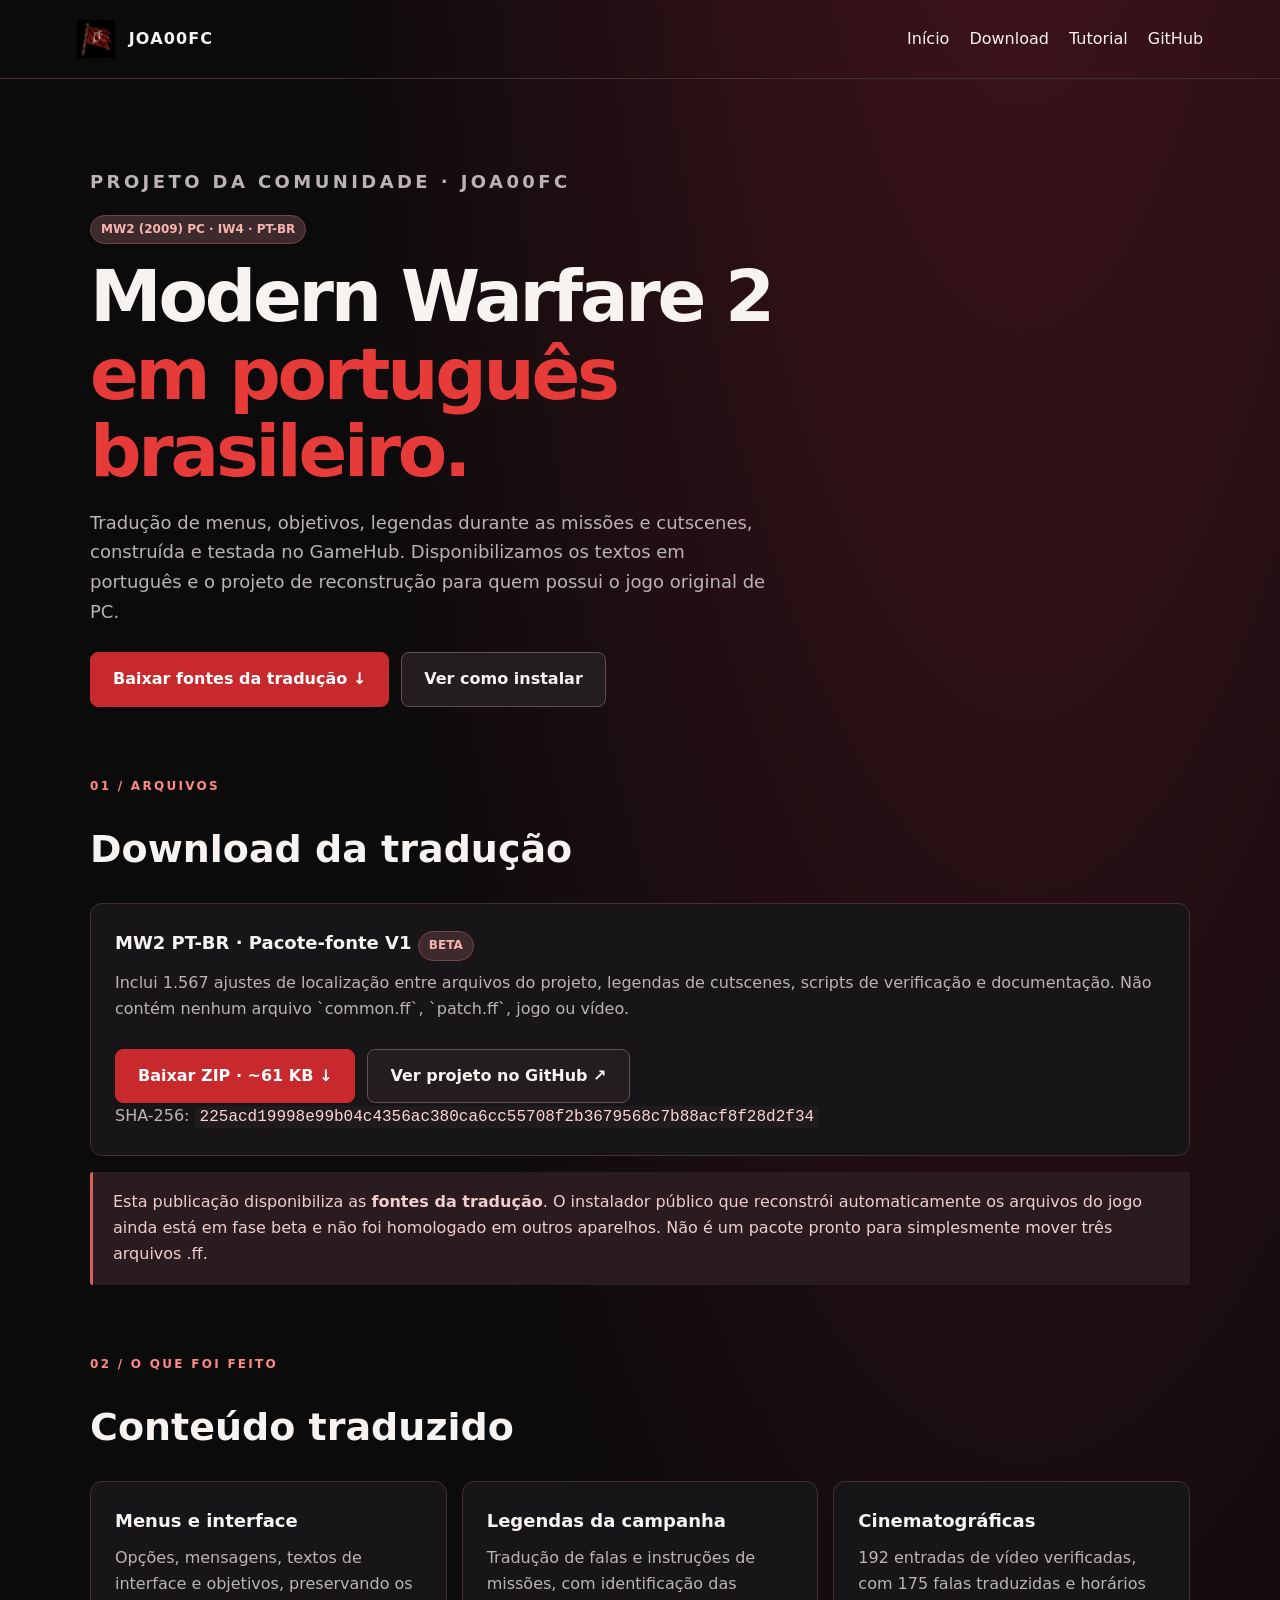
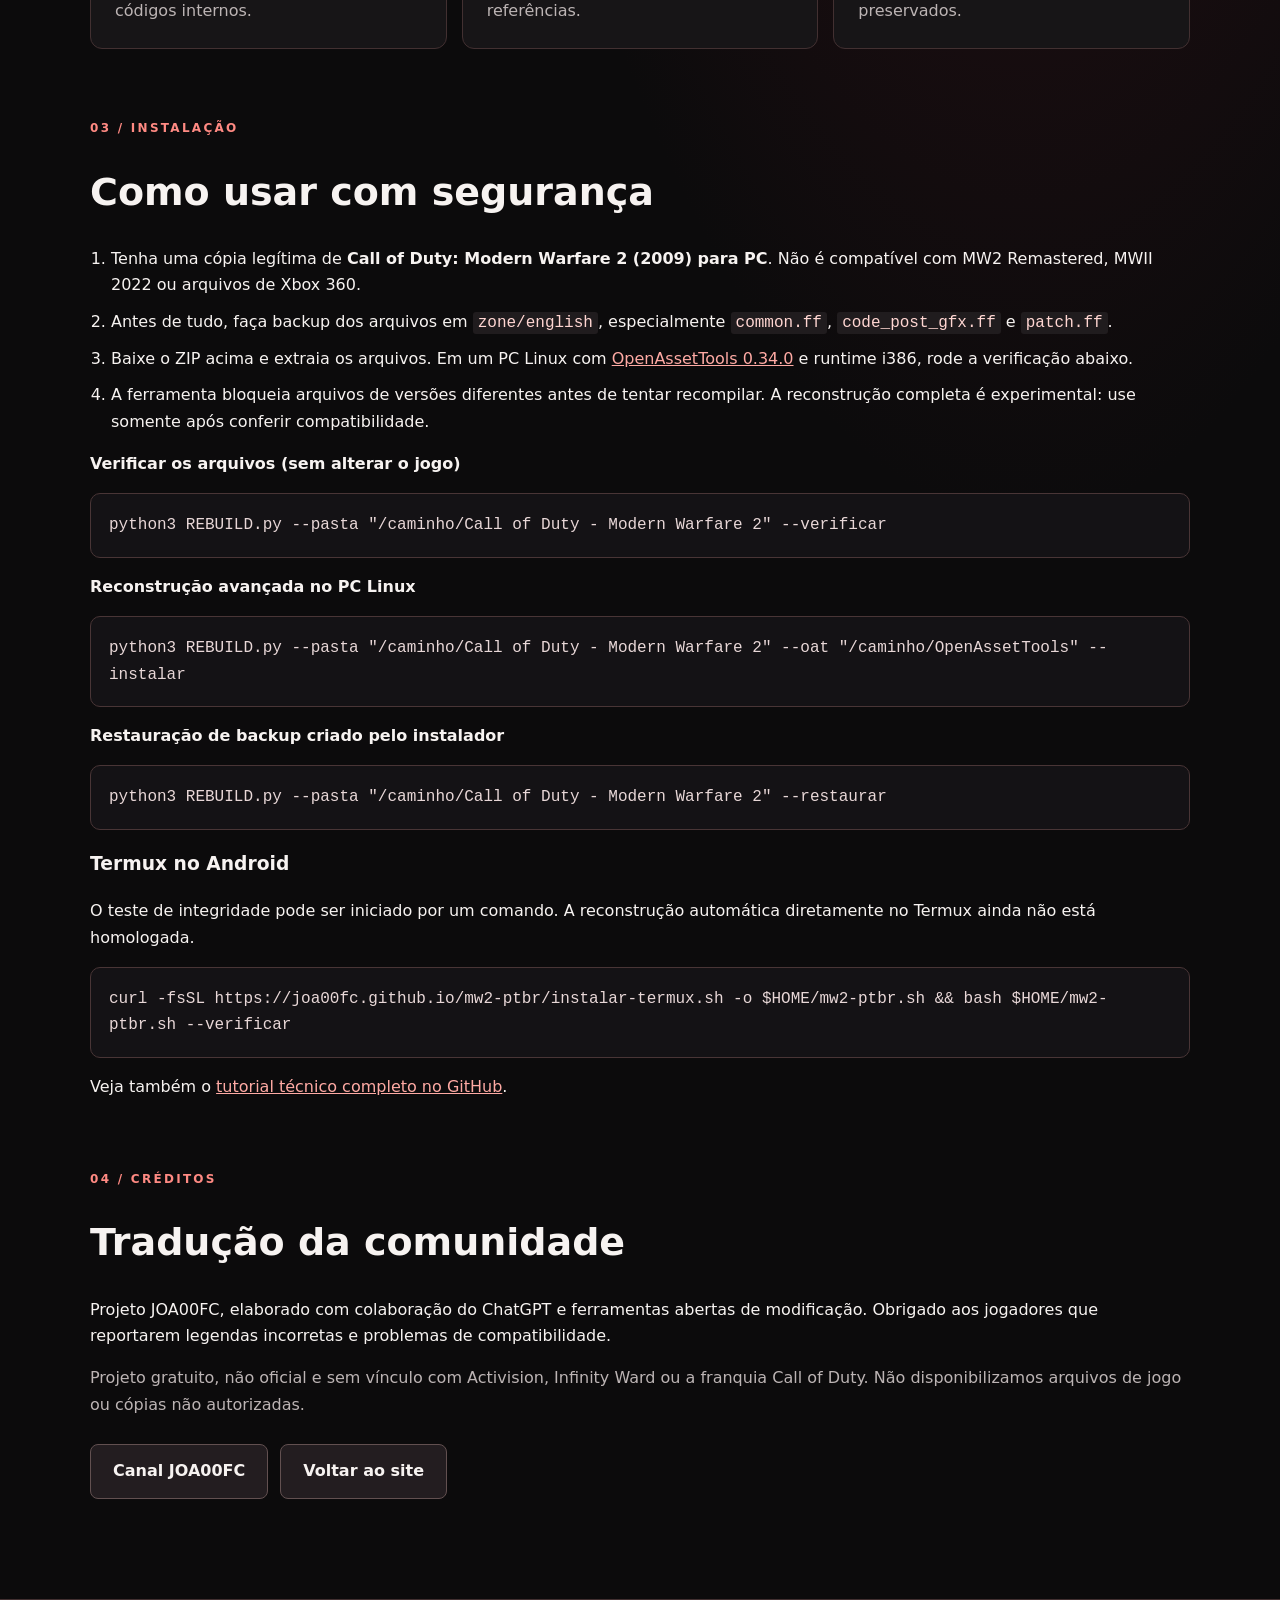
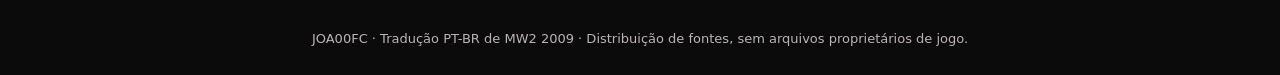
==== mw2-ptbr/index.html @ 5b078055 "Publicar projeto de fontes PT-BR MW2 2009, tutorial e download no site" ====
<!doctype html>
<html lang="pt-BR"><head>
<meta charset="utf-8"><meta name="viewport" content="width=device-width,initial-scale=1">
<meta name="theme-color" content="#101011">
<meta name="description" content="Tradução brasileira JOA00FC de Call of Duty: Modern Warfare 2 (2009) para PC, com download das fontes, tutorial e suporte ao GameHub.">
<title>MW2 2009 — Tradução PT-BR | JOA00FC</title>
<link rel="icon" href="../assets/perfil.png">
<style>
:root{color-scheme:dark;--bg:#0c0b0c;--panel:#171517;--line:#423031;--red:#e63b38;--text:#f7f3f1;--muted:#bcb4b4}
*{box-sizing:border-box}html{scroll-behavior:smooth}body{margin:0;background:radial-gradient(ellipse at 80% -20%,#48141e 0,transparent 50%),var(--bg);color:var(--text);font:16px/1.65 system-ui,-apple-system,Segoe UI,Roboto,sans-serif}a{color:inherit}a:hover{color:#ffb9b7}
header{display:flex;gap:20px;align-items:center;justify-content:space-between;padding:20px clamp(20px,6vw,90px);border-bottom:1px solid var(--line)}header a{text-decoration:none}.brand{display:flex;align-items:center;gap:14px;font-weight:800;letter-spacing:.07em}.brand img{width:38px;height:38px;object-fit:cover}nav{display:flex;gap:20px}
main{width:min(1100px,90%);margin:auto;padding:70px 0 100px}.eyebrow{font-size:12px;letter-spacing:.19em;text-transform:uppercase;color:#ff8a83;font-weight:800}.hero h1{max-width:900px;line-height:1.07;font-size:clamp(36px,6vw,72px);letter-spacing:-.045em;margin:14px 0}.hero h1 span{color:var(--red)}.hero p{max-width:690px;color:var(--muted);font-size:18px}.actions{display:flex;flex-wrap:wrap;gap:12px;margin-top:26px}.button{display:inline-flex;align-items:center;justify-content:center;text-decoration:none;border:1px solid #625050;border-radius:8px;padding:13px 22px;font-weight:750;background:#231d20;gap:10px}.button.primary{background:#c8292d;border-color:#c8292d;color:#fff}.button:hover{background:#7c2027;color:white}.tag{display:inline-block;padding:4px 10px;background:#3c2a2c;border:1px solid #734448;border-radius:999px;color:#f7b5ae;font-size:12px;font-weight:700}
.section{margin-top:70px}.section h2{font-size:clamp(24px,3.3vw,38px);line-height:1.15}.grid{display:grid;grid-template-columns:repeat(3,1fr);gap:15px}.card{background:var(--panel);border:1px solid var(--line);border-radius:12px;padding:24px}.card h3{font-size:18px;margin:0 0 9px}.card p{color:var(--muted);margin:0}.notice{border-left:3px solid #d8605a;background:#2a1b20;padding:17px 20px;border-radius:3px;color:#f0cdca}
ol{padding-left:21px}li{margin:10px 0}code{background:#201c1e;color:#ffd6d2;padding:2px 5px;border-radius:3px}pre{background:#141215;border:1px solid #493536;border-radius:10px;padding:18px;white-space:pre-wrap;overflow-wrap:anywhere;color:#e8d7d7}pre code{padding:0;background:none;color:inherit}.muted{color:var(--muted)}.meta{margin-top:30px}.link{color:#ffaaa4}footer{border-top:1px solid var(--line);color:var(--muted);text-align:center;padding:28px 20px;font-size:13px}
@media(max-width:760px){nav{gap:10px;font-size:13px}.grid{grid-template-columns:1fr}main{padding-top:44px}.hero p{font-size:16px}}
</style></head>
<body>
<header><a class="brand" href="/"><img src="../assets/perfil.png" alt="Logo JOA00FC">JOA00FC</a><nav aria-label="Navegação"><a href="/">Início</a><a href="#download">Download</a><a href="#tutorial">Tutorial</a><a href="https://github.com/JOA00FC/JOA00FC.github.io/tree/main/mw2-ptbr">GitHub</a></nav></header>
<main>
<section class="hero"><p class="eyebrow">Projeto da comunidade · JOA00FC</p><span class="tag">MW2 (2009) PC · IW4 · PT-BR</span><h1>Modern Warfare 2<br><span>em português brasileiro.</span></h1>
<p>Tradução de menus, objetivos, legendas durante as missões e cutscenes, construída e testada no GameHub. Disponibilizamos os textos em português e o projeto de reconstrução para quem possui o jogo original de PC.</p>
<div class="actions"><a class="button primary" href="#download">Baixar fontes da tradução ↓</a><a class="button" href="#tutorial">Ver como instalar</a></div>
</section>
<section class="section" id="download"><p class="eyebrow">01 / Arquivos</p><h2>Download da tradução</h2>
<div class="card"><h3>MW2 PT-BR · Pacote-fonte V1 <span class="tag">BETA</span></h3>
<p>Inclui 1.567 ajustes de localização entre arquivos do projeto, legendas de cutscenes, scripts de verificação e documentação. Não contém nenhum arquivo `common.ff`, `patch.ff`, jogo ou vídeo.</p>
<div class="actions"><a class="button primary" href="./download/MW2_PTBR_FONTES_V1.zip" download>Baixar ZIP · ~61 KB ↓</a><a class="button" href="https://github.com/JOA00FC/JOA00FC.github.io/tree/main/mw2-ptbr">Ver projeto no GitHub ↗</a></div>
<p class="muted meta">SHA-256: <code>225acd19998e99b04c4356ac380ca6cc55708f2b3679568c7b88acf8f28d2f34</code></p>
</div>
<p class="notice">Esta publicação disponibiliza as <strong>fontes da tradução</strong>. O instalador público que reconstrói automaticamente os arquivos do jogo ainda está em fase beta e não foi homologado em outros aparelhos. Não é um pacote pronto para simplesmente mover três arquivos .ff.</p>
</section>
<section class="section"><p class="eyebrow">02 / O que foi feito</p><h2>Conteúdo traduzido</h2>
<div class="grid"><div class="card"><h3>Menus e interface</h3><p>Opções, mensagens, textos de interface e objetivos, preservando os códigos internos.</p></div><div class="card"><h3>Legendas da campanha</h3><p>Tradução de falas e instruções de missões, com identificação das referências.</p></div><div class="card"><h3>Cinematográficas</h3><p>192 entradas de vídeo verificadas, com 175 falas traduzidas e horários preservados.</p></div></div>
</section>
<section class="section" id="tutorial"><p class="eyebrow">03 / Instalação</p><h2>Como usar com segurança</h2>
<ol><li>Tenha uma cópia legítima de <strong>Call of Duty: Modern Warfare 2 (2009) para PC</strong>. Não é compatível com MW2 Remastered, MWII 2022 ou arquivos de Xbox 360.</li>
<li>Antes de tudo, faça backup dos arquivos em <code>zone/english</code>, especialmente <code>common.ff</code>, <code>code_post_gfx.ff</code> e <code>patch.ff</code>.</li>
<li>Baixe o ZIP acima e extraia os arquivos. Em um PC Linux com <a class="link" href="https://github.com/Laupetin/OpenAssetTools/releases/tag/v0.34.0">OpenAssetTools 0.34.0</a> e runtime i386, rode a verificação abaixo.</li>
<li>A ferramenta bloqueia arquivos de versões diferentes antes de tentar recompilar. A reconstrução completa é experimental: use somente após conferir compatibilidade.</li></ol>
<p><strong>Verificar os arquivos (sem alterar o jogo)</strong></p>
<pre><code>python3 REBUILD.py --pasta "/caminho/Call of Duty - Modern Warfare 2" --verificar</code></pre>
<p><strong>Reconstrução avançada no PC Linux</strong></p>
<pre><code>python3 REBUILD.py --pasta "/caminho/Call of Duty - Modern Warfare 2" --oat "/caminho/OpenAssetTools" --instalar</code></pre>
<p><strong>Restauração de backup criado pelo instalador</strong></p>
<pre><code>python3 REBUILD.py --pasta "/caminho/Call of Duty - Modern Warfare 2" --restaurar</code></pre>
<h3>Termux no Android</h3><p>O teste de integridade pode ser iniciado por um comando. A reconstrução automática diretamente no Termux ainda não está homologada.</p>
<pre><code>curl -fsSL https://joa00fc.github.io/mw2-ptbr/instalar-termux.sh -o $HOME/mw2-ptbr.sh &amp;&amp; bash $HOME/mw2-ptbr.sh --verificar</code></pre>
<p>Veja também o <a class="link" href="https://github.com/JOA00FC/JOA00FC.github.io/blob/main/mw2-ptbr/README.md">tutorial técnico completo no GitHub</a>.</p></section>
<section class="section"><p class="eyebrow">04 / Créditos</p><h2>Tradução da comunidade</h2><p>Projeto JOA00FC, elaborado com colaboração do ChatGPT e ferramentas abertas de modificação. Obrigado aos jogadores que reportarem legendas incorretas e problemas de compatibilidade.</p>
<p class="muted">Projeto gratuito, não oficial e sem vínculo com Activision, Infinity Ward ou a franquia Call of Duty. Não disponibilizamos arquivos de jogo ou cópias não autorizadas.</p>
<div class="actions"><a class="button" href="https://youtube.com/@JOA00FC">Canal JOA00FC</a><a class="button" href="/">Voltar ao site</a></div>
</section>
</main><footer>JOA00FC · Tradução PT-BR de MW2 2009 · Distribuição de fontes, sem arquivos proprietários de jogo.</footer></body></html>
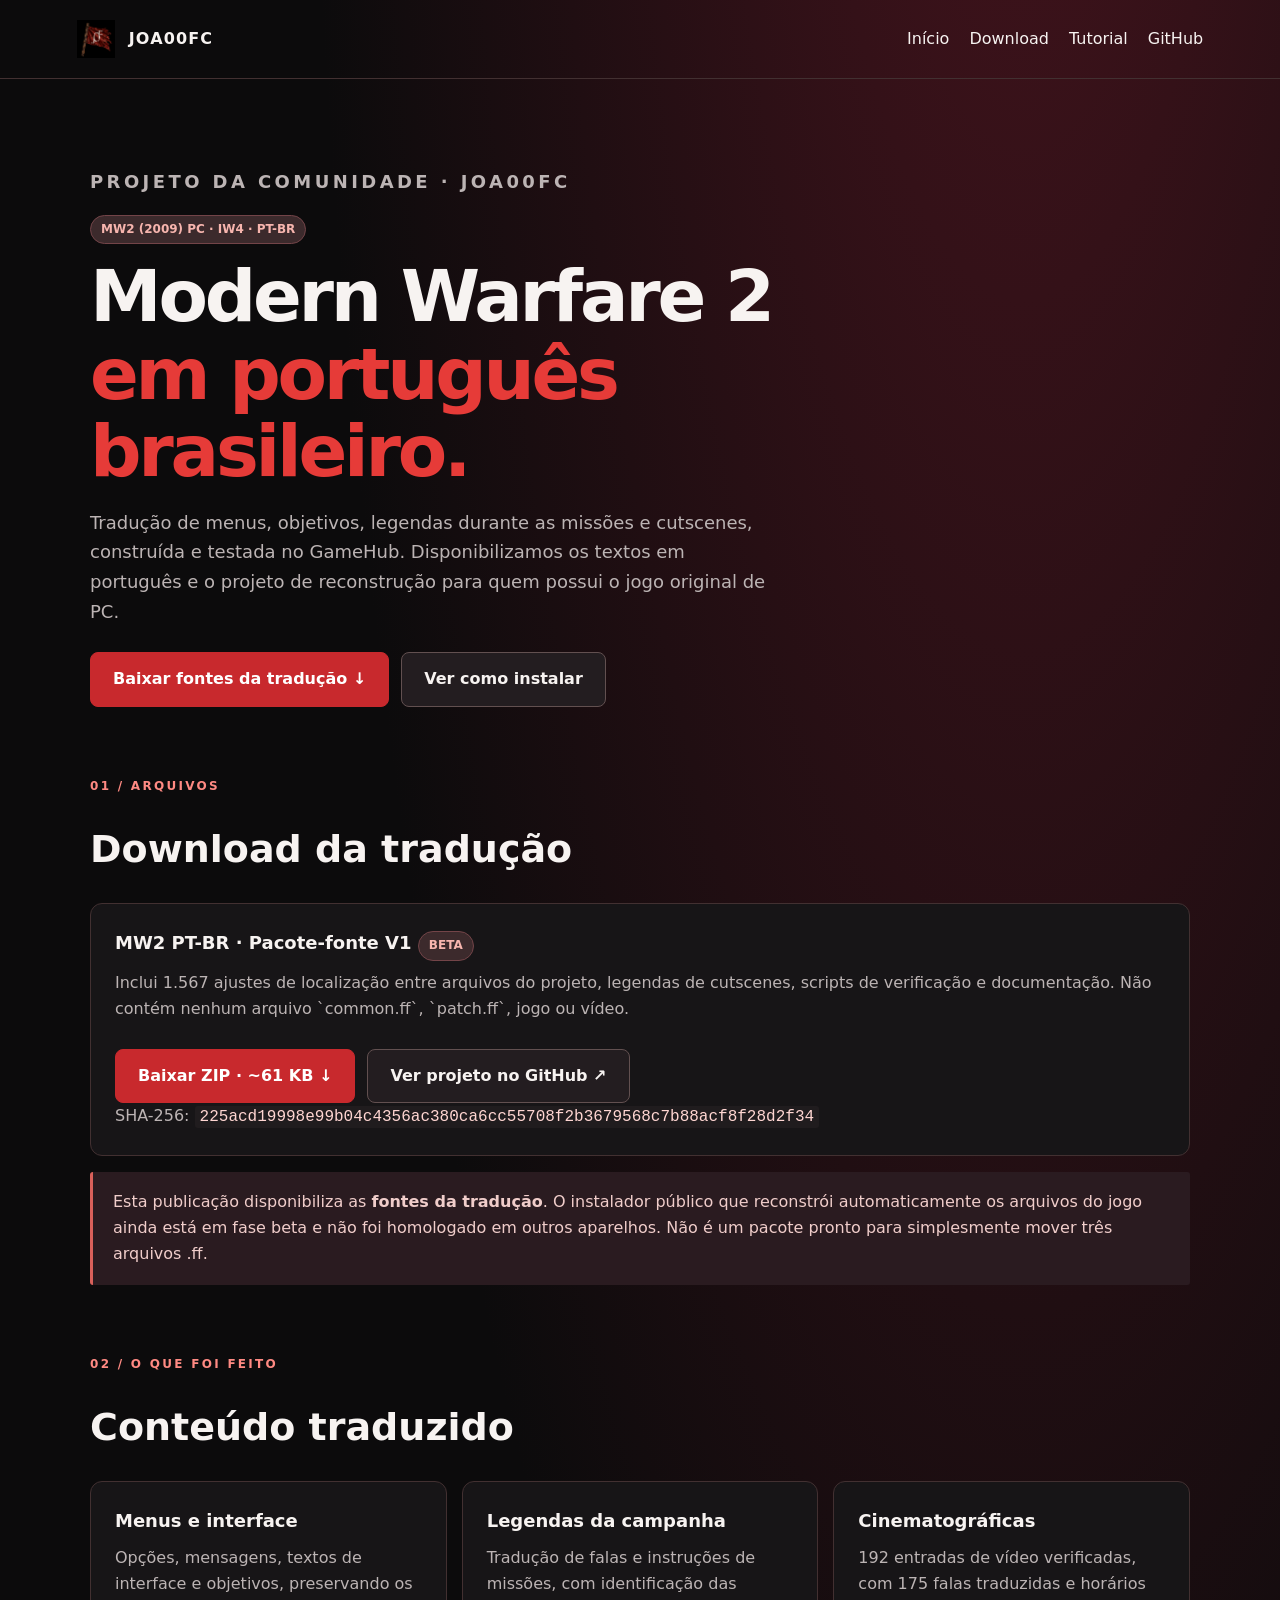
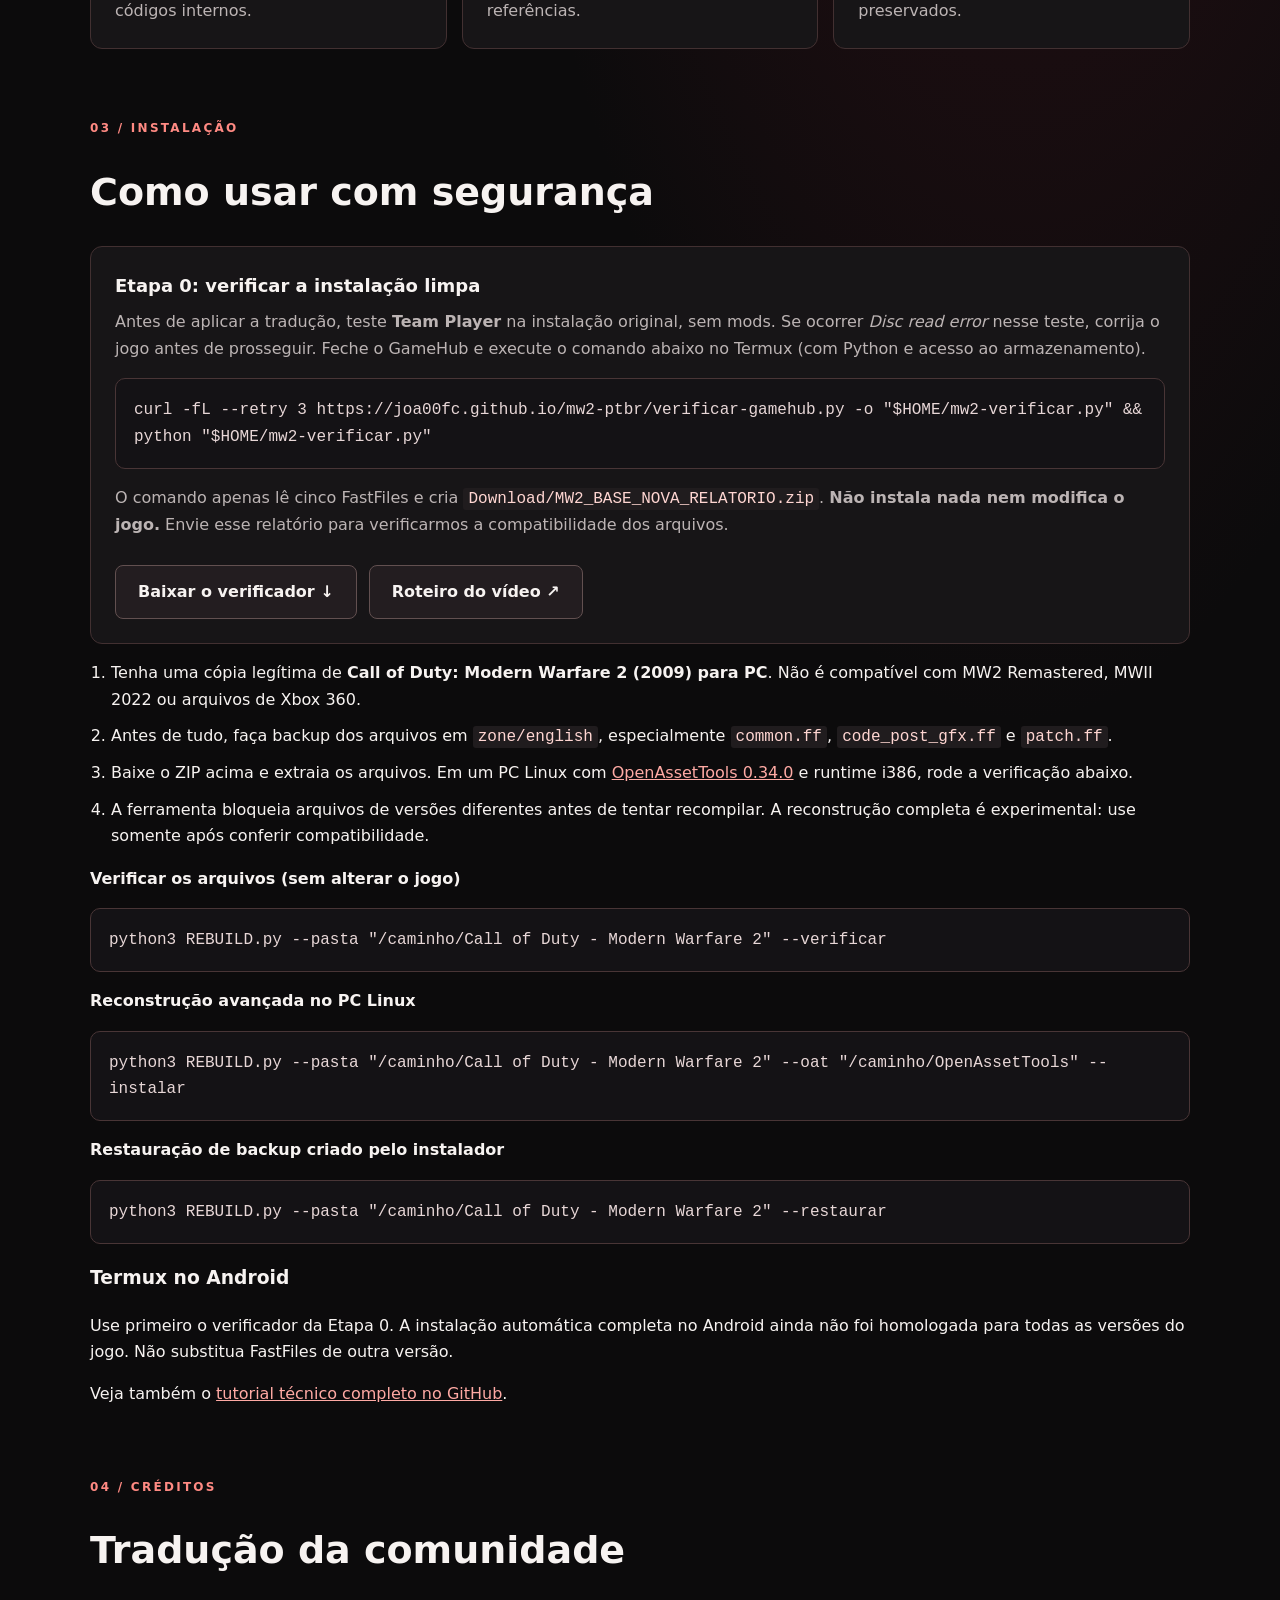
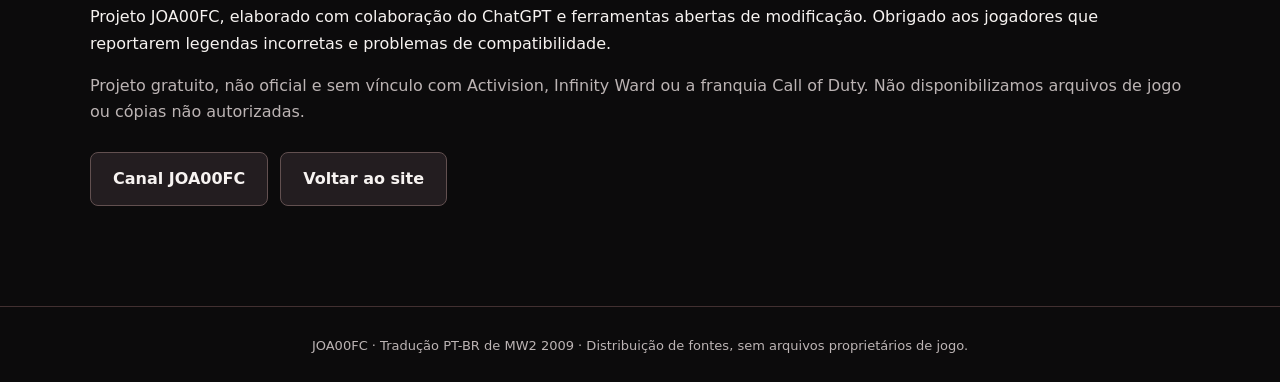
==== commit 5d0c97b9: "Adicionar verificacao segura de jogo limpo e roteiro do tutorial do canal" ====
--- a/mw2-ptbr/index.html
+++ b/mw2-ptbr/index.html
@@ -33,6 +33,7 @@
 <div class="grid"><div class="card"><h3>Menus e interface</h3><p>Opções, mensagens, textos de interface e objetivos, preservando os códigos internos.</p></div><div class="card"><h3>Legendas da campanha</h3><p>Tradução de falas e instruções de missões, com identificação das referências.</p></div><div class="card"><h3>Cinematográficas</h3><p>192 entradas de vídeo verificadas, com 175 falas traduzidas e horários preservados.</p></div></div>
 </section>
 <section class="section" id="tutorial"><p class="eyebrow">03 / Instalação</p><h2>Como usar com segurança</h2>
+<div class="card"><h3>Etapa 0: verificar a instalação limpa</h3><p>Antes de aplicar a tradução, teste <strong>Team Player</strong> na instalação original, sem mods. Se ocorrer <em>Disc read error</em> nesse teste, corrija o jogo antes de prosseguir. Feche o GameHub e execute o comando abaixo no Termux (com Python e acesso ao armazenamento).</p><pre><code>curl -fL --retry 3 https://joa00fc.github.io/mw2-ptbr/verificar-gamehub.py -o "$HOME/mw2-verificar.py" &amp;&amp; python "$HOME/mw2-verificar.py"</code></pre><p>O comando apenas lê cinco FastFiles e cria <code>Download/MW2_BASE_NOVA_RELATORIO.zip</code>. <strong>Não instala nada nem modifica o jogo.</strong> Envie esse relatório para verificarmos a compatibilidade dos arquivos.</p><div class="actions"><a class="button" href="./verificar-gamehub.py" download>Baixar o verificador ↓</a><a class="button" href="./tutorial-para-canal.md">Roteiro do vídeo ↗</a></div></div>
 <ol><li>Tenha uma cópia legítima de <strong>Call of Duty: Modern Warfare 2 (2009) para PC</strong>. Não é compatível com MW2 Remastered, MWII 2022 ou arquivos de Xbox 360.</li>
 <li>Antes de tudo, faça backup dos arquivos em <code>zone/english</code>, especialmente <code>common.ff</code>, <code>code_post_gfx.ff</code> e <code>patch.ff</code>.</li>
 <li>Baixe o ZIP acima e extraia os arquivos. Em um PC Linux com <a class="link" href="https://github.com/Laupetin/OpenAssetTools/releases/tag/v0.34.0">OpenAssetTools 0.34.0</a> e runtime i386, rode a verificação abaixo.</li>
@@ -43,8 +44,7 @@
 <pre><code>python3 REBUILD.py --pasta "/caminho/Call of Duty - Modern Warfare 2" --oat "/caminho/OpenAssetTools" --instalar</code></pre>
 <p><strong>Restauração de backup criado pelo instalador</strong></p>
 <pre><code>python3 REBUILD.py --pasta "/caminho/Call of Duty - Modern Warfare 2" --restaurar</code></pre>
-<h3>Termux no Android</h3><p>O teste de integridade pode ser iniciado por um comando. A reconstrução automática diretamente no Termux ainda não está homologada.</p>
-<pre><code>curl -fsSL https://joa00fc.github.io/mw2-ptbr/instalar-termux.sh -o $HOME/mw2-ptbr.sh &amp;&amp; bash $HOME/mw2-ptbr.sh --verificar</code></pre>
+<h3>Termux no Android</h3><p>Use primeiro o verificador da Etapa 0. A instalação automática completa no Android ainda não foi homologada para todas as versões do jogo. Não substitua FastFiles de outra versão.</p>
 <p>Veja também o <a class="link" href="https://github.com/JOA00FC/JOA00FC.github.io/blob/main/mw2-ptbr/README.md">tutorial técnico completo no GitHub</a>.</p></section>
 <section class="section"><p class="eyebrow">04 / Créditos</p><h2>Tradução da comunidade</h2><p>Projeto JOA00FC, elaborado com colaboração do ChatGPT e ferramentas abertas de modificação. Obrigado aos jogadores que reportarem legendas incorretas e problemas de compatibilidade.</p>
 <p class="muted">Projeto gratuito, não oficial e sem vínculo com Activision, Infinity Ward ou a franquia Call of Duty. Não disponibilizamos arquivos de jogo ou cópias não autorizadas.</p>
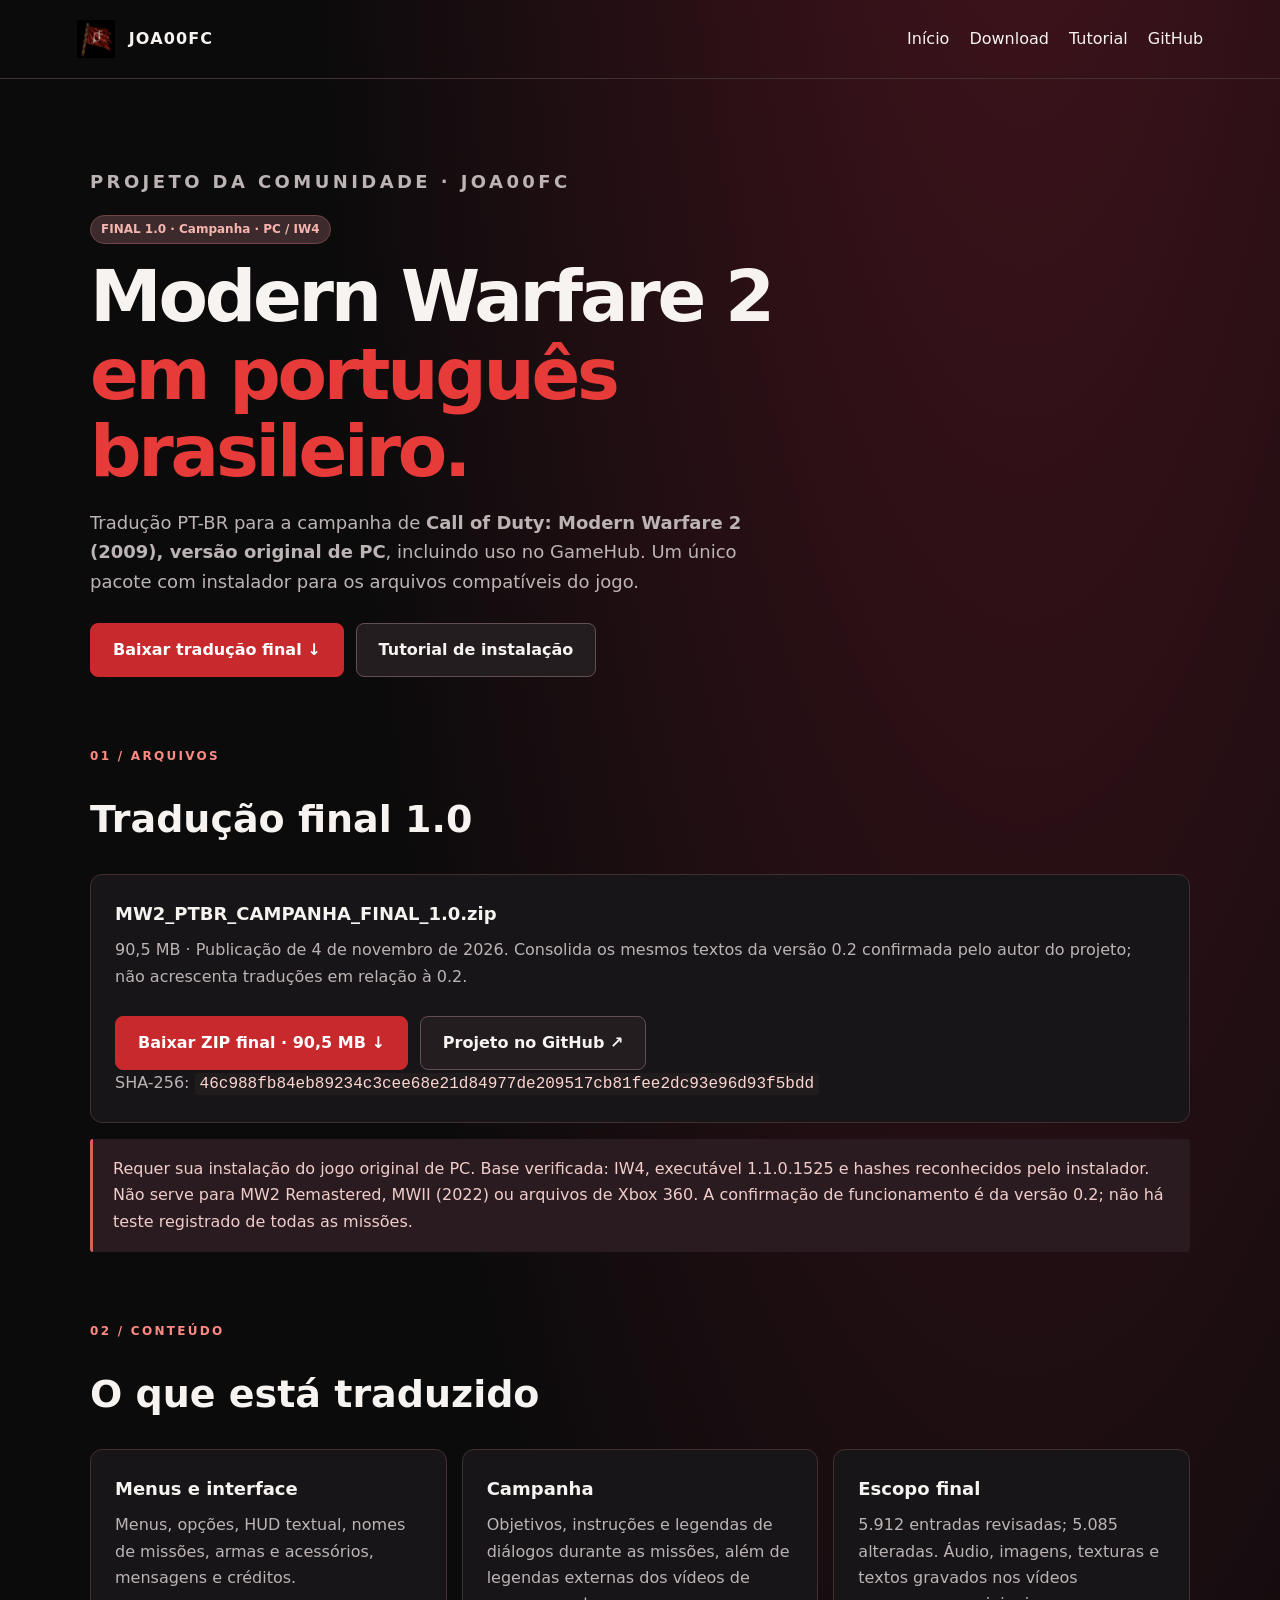
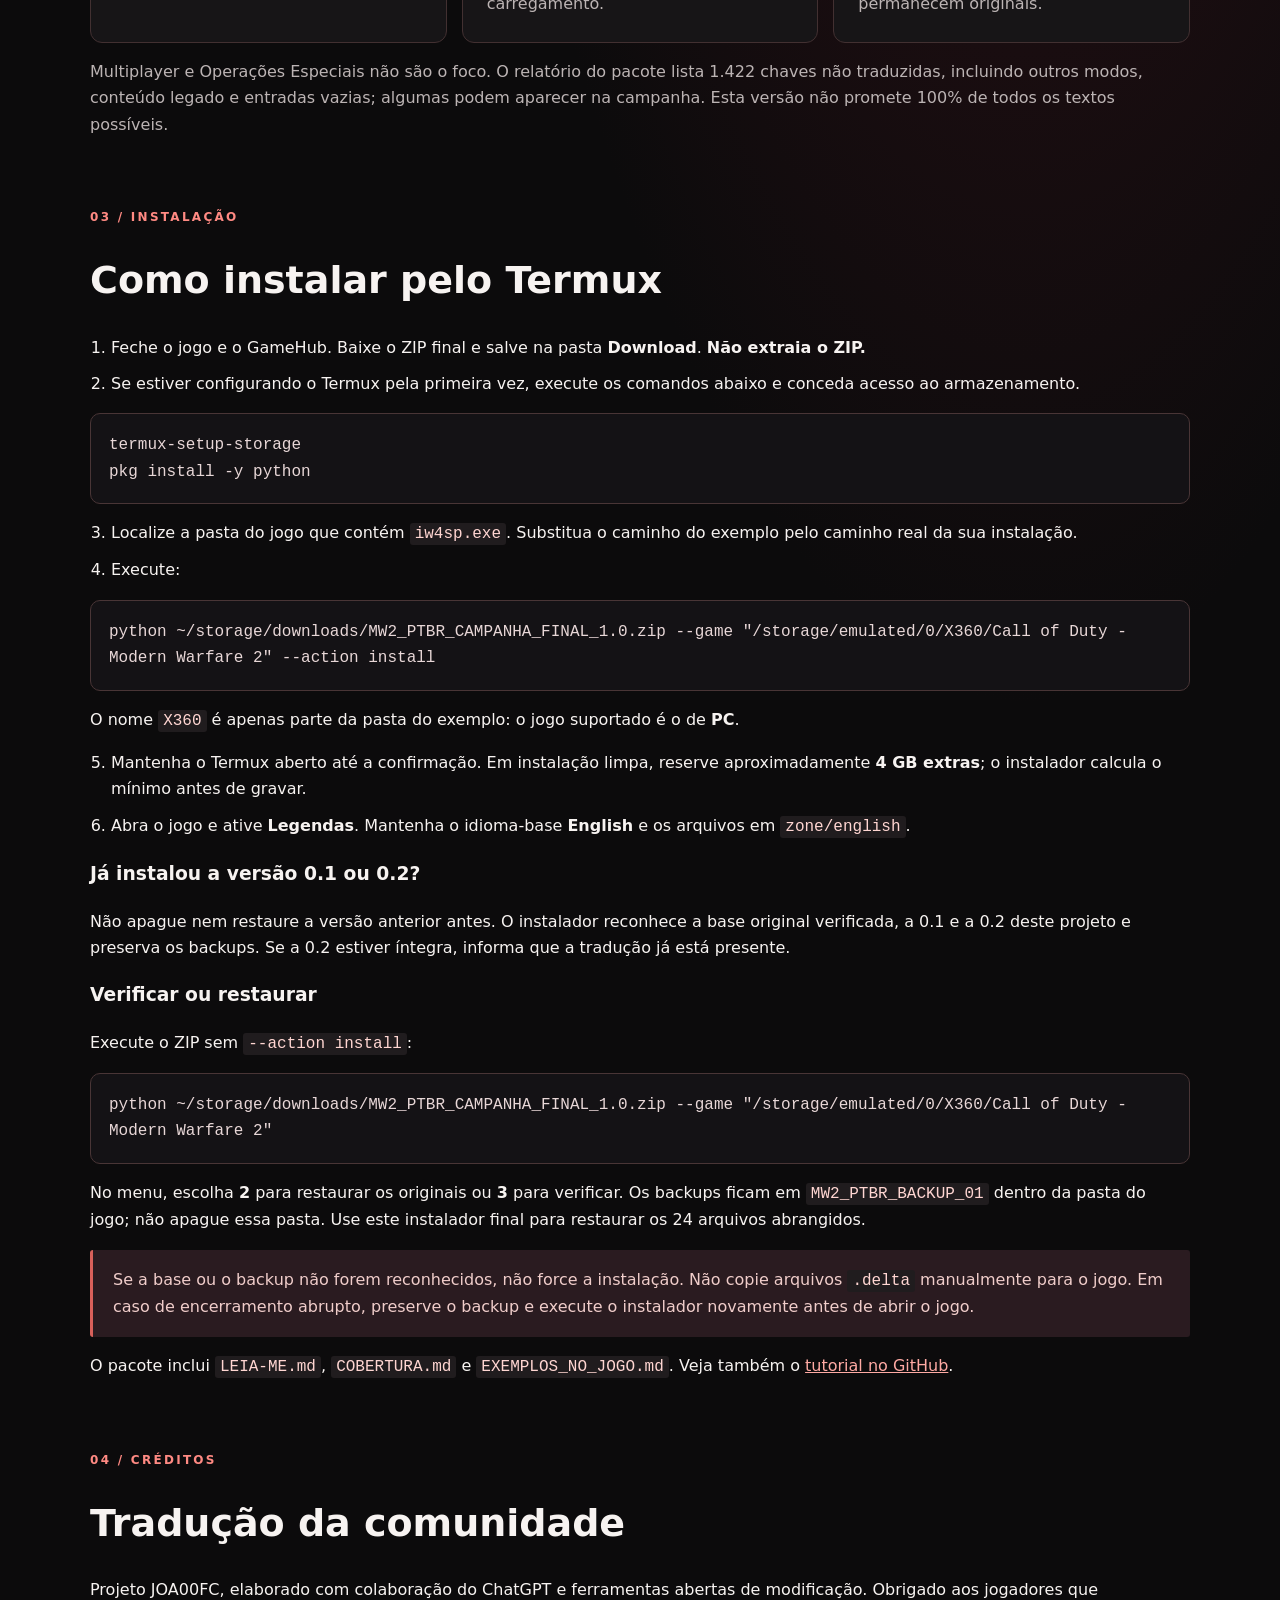
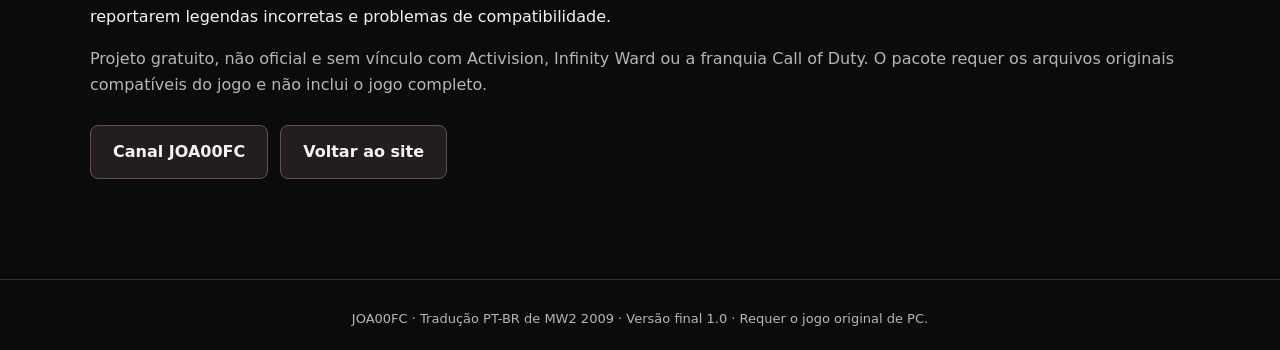
==== commit 90c02b5c: "Update MW2 page and homepage for final 1.0 with installation tutorial" ====
--- a/mw2-ptbr/index.html
+++ b/mw2-ptbr/index.html
@@ -2,7 +2,7 @@
 <html lang="pt-BR"><head>
 <meta charset="utf-8"><meta name="viewport" content="width=device-width,initial-scale=1">
 <meta name="theme-color" content="#101011">
-<meta name="description" content="Tradução brasileira JOA00FC de Call of Duty: Modern Warfare 2 (2009) para PC, com download das fontes, tutorial e suporte ao GameHub.">
+<meta name="description" content="Tradução brasileira JOA00FC de Call of Duty: Modern Warfare 2 (2009) para PC, com instalador final 1.0, tutorial e uso no GameHub.">
 <title>MW2 2009 — Tradução PT-BR | JOA00FC</title>
 <link rel="icon" href="../assets/perfil.png">
 <style>
@@ -11,43 +11,20 @@
 header{display:flex;gap:20px;align-items:center;justify-content:space-between;padding:20px clamp(20px,6vw,90px);border-bottom:1px solid var(--line)}header a{text-decoration:none}.brand{display:flex;align-items:center;gap:14px;font-weight:800;letter-spacing:.07em}.brand img{width:38px;height:38px;object-fit:cover}nav{display:flex;gap:20px}
 main{width:min(1100px,90%);margin:auto;padding:70px 0 100px}.eyebrow{font-size:12px;letter-spacing:.19em;text-transform:uppercase;color:#ff8a83;font-weight:800}.hero h1{max-width:900px;line-height:1.07;font-size:clamp(36px,6vw,72px);letter-spacing:-.045em;margin:14px 0}.hero h1 span{color:var(--red)}.hero p{max-width:690px;color:var(--muted);font-size:18px}.actions{display:flex;flex-wrap:wrap;gap:12px;margin-top:26px}.button{display:inline-flex;align-items:center;justify-content:center;text-decoration:none;border:1px solid #625050;border-radius:8px;padding:13px 22px;font-weight:750;background:#231d20;gap:10px}.button.primary{background:#c8292d;border-color:#c8292d;color:#fff}.button:hover{background:#7c2027;color:white}.tag{display:inline-block;padding:4px 10px;background:#3c2a2c;border:1px solid #734448;border-radius:999px;color:#f7b5ae;font-size:12px;font-weight:700}
 .section{margin-top:70px}.section h2{font-size:clamp(24px,3.3vw,38px);line-height:1.15}.grid{display:grid;grid-template-columns:repeat(3,1fr);gap:15px}.card{background:var(--panel);border:1px solid var(--line);border-radius:12px;padding:24px}.card h3{font-size:18px;margin:0 0 9px}.card p{color:var(--muted);margin:0}.notice{border-left:3px solid #d8605a;background:#2a1b20;padding:17px 20px;border-radius:3px;color:#f0cdca}
-ol{padding-left:21px}li{margin:10px 0}code{background:#201c1e;color:#ffd6d2;padding:2px 5px;border-radius:3px}pre{background:#141215;border:1px solid #493536;border-radius:10px;padding:18px;white-space:pre-wrap;overflow-wrap:anywhere;color:#e8d7d7}pre code{padding:0;background:none;color:inherit}.muted{color:var(--muted)}.meta{margin-top:30px}.link{color:#ffaaa4}footer{border-top:1px solid var(--line);color:var(--muted);text-align:center;padding:28px 20px;font-size:13px}
+ol{padding-left:21px}li{margin:10px 0}code{overflow-wrap:anywhere;background:#201c1e;color:#ffd6d2;padding:2px 5px;border-radius:3px}pre{background:#141215;border:1px solid #493536;border-radius:10px;padding:18px;white-space:pre-wrap;overflow-wrap:anywhere;color:#e8d7d7}pre code{padding:0;background:none;color:inherit}.muted{color:var(--muted)}.meta{margin-top:30px}.link{color:#ffaaa4}footer{border-top:1px solid var(--line);color:var(--muted);text-align:center;padding:28px 20px;font-size:13px}
 @media(max-width:760px){nav{gap:10px;font-size:13px}.grid{grid-template-columns:1fr}main{padding-top:44px}.hero p{font-size:16px}}
 </style></head>
 <body>
 <header><a class="brand" href="/"><img src="../assets/perfil.png" alt="Logo JOA00FC">JOA00FC</a><nav aria-label="Navegação"><a href="/">Início</a><a href="#download">Download</a><a href="#tutorial">Tutorial</a><a href="https://github.com/JOA00FC/JOA00FC.github.io/tree/main/mw2-ptbr">GitHub</a></nav></header>
 <main>
-<section class="hero"><p class="eyebrow">Projeto da comunidade · JOA00FC</p><span class="tag">MW2 (2009) PC · IW4 · PT-BR</span><h1>Modern Warfare 2<br><span>em português brasileiro.</span></h1>
-<p>Tradução de menus, objetivos, legendas durante as missões e cutscenes, construída e testada no GameHub. Disponibilizamos os textos em português e o projeto de reconstrução para quem possui o jogo original de PC.</p>
-<div class="actions"><a class="button primary" href="#download">Baixar fontes da tradução ↓</a><a class="button" href="#tutorial">Ver como instalar</a></div>
-</section>
-<section class="section" id="download"><p class="eyebrow">01 / Arquivos</p><h2>Download da tradução</h2>
-<div class="card"><h3>MW2 PT-BR · Pacote-fonte V1 <span class="tag">BETA</span></h3>
-<p>Inclui 1.567 ajustes de localização entre arquivos do projeto, legendas de cutscenes, scripts de verificação e documentação. Não contém nenhum arquivo `common.ff`, `patch.ff`, jogo ou vídeo.</p>
-<div class="actions"><a class="button primary" href="./download/MW2_PTBR_FONTES_V1.zip" download>Baixar ZIP · ~61 KB ↓</a><a class="button" href="https://github.com/JOA00FC/JOA00FC.github.io/tree/main/mw2-ptbr">Ver projeto no GitHub ↗</a></div>
-<p class="muted meta">SHA-256: <code>225acd19998e99b04c4356ac380ca6cc55708f2b3679568c7b88acf8f28d2f34</code></p>
-</div>
-<p class="notice">Esta publicação disponibiliza as <strong>fontes da tradução</strong>. O instalador público que reconstrói automaticamente os arquivos do jogo ainda está em fase beta e não foi homologado em outros aparelhos. Não é um pacote pronto para simplesmente mover três arquivos .ff.</p>
-</section>
-<section class="section"><p class="eyebrow">02 / O que foi feito</p><h2>Conteúdo traduzido</h2>
-<div class="grid"><div class="card"><h3>Menus e interface</h3><p>Opções, mensagens, textos de interface e objetivos, preservando os códigos internos.</p></div><div class="card"><h3>Legendas da campanha</h3><p>Tradução de falas e instruções de missões, com identificação das referências.</p></div><div class="card"><h3>Cinematográficas</h3><p>192 entradas de vídeo verificadas, com 175 falas traduzidas e horários preservados.</p></div></div>
-</section>
-<section class="section" id="tutorial"><p class="eyebrow">03 / Instalação</p><h2>Como usar com segurança</h2>
-<div class="card"><h3>Etapa 0: verificar a instalação limpa</h3><p>Antes de aplicar a tradução, teste <strong>Team Player</strong> na instalação original, sem mods. Se ocorrer <em>Disc read error</em> nesse teste, corrija o jogo antes de prosseguir. Feche o GameHub e execute o comando abaixo no Termux (com Python e acesso ao armazenamento).</p><pre><code>curl -fL --retry 3 https://joa00fc.github.io/mw2-ptbr/verificar-gamehub.py -o "$HOME/mw2-verificar.py" &amp;&amp; python "$HOME/mw2-verificar.py"</code></pre><p>O comando apenas lê cinco FastFiles e cria <code>Download/MW2_BASE_NOVA_RELATORIO.zip</code>. <strong>Não instala nada nem modifica o jogo.</strong> Envie esse relatório para verificarmos a compatibilidade dos arquivos.</p><div class="actions"><a class="button" href="./verificar-gamehub.py" download>Baixar o verificador ↓</a><a class="button" href="./tutorial-para-canal.md">Roteiro do vídeo ↗</a></div></div>
-<ol><li>Tenha uma cópia legítima de <strong>Call of Duty: Modern Warfare 2 (2009) para PC</strong>. Não é compatível com MW2 Remastered, MWII 2022 ou arquivos de Xbox 360.</li>
-<li>Antes de tudo, faça backup dos arquivos em <code>zone/english</code>, especialmente <code>common.ff</code>, <code>code_post_gfx.ff</code> e <code>patch.ff</code>.</li>
-<li>Baixe o ZIP acima e extraia os arquivos. Em um PC Linux com <a class="link" href="https://github.com/Laupetin/OpenAssetTools/releases/tag/v0.34.0">OpenAssetTools 0.34.0</a> e runtime i386, rode a verificação abaixo.</li>
-<li>A ferramenta bloqueia arquivos de versões diferentes antes de tentar recompilar. A reconstrução completa é experimental: use somente após conferir compatibilidade.</li></ol>
-<p><strong>Verificar os arquivos (sem alterar o jogo)</strong></p>
-<pre><code>python3 REBUILD.py --pasta "/caminho/Call of Duty - Modern Warfare 2" --verificar</code></pre>
-<p><strong>Reconstrução avançada no PC Linux</strong></p>
-<pre><code>python3 REBUILD.py --pasta "/caminho/Call of Duty - Modern Warfare 2" --oat "/caminho/OpenAssetTools" --instalar</code></pre>
-<p><strong>Restauração de backup criado pelo instalador</strong></p>
-<pre><code>python3 REBUILD.py --pasta "/caminho/Call of Duty - Modern Warfare 2" --restaurar</code></pre>
-<h3>Termux no Android</h3><p>Use primeiro o verificador da Etapa 0. A instalação automática completa no Android ainda não foi homologada para todas as versões do jogo. Não substitua FastFiles de outra versão.</p>
-<p>Veja também o <a class="link" href="https://github.com/JOA00FC/JOA00FC.github.io/blob/main/mw2-ptbr/README.md">tutorial técnico completo no GitHub</a>.</p></section>
+<section class="hero"><p class="eyebrow">Projeto da comunidade · JOA00FC</p><span class="tag">FINAL 1.0 · Campanha · PC / IW4</span><h1>Modern Warfare 2<br><span>em português brasileiro.</span></h1>
+<p>Tradução PT-BR para a campanha de <strong>Call of Duty: Modern Warfare 2 (2009), versão original de PC</strong>, incluindo uso no GameHub. Um único pacote com instalador para os arquivos compatíveis do jogo.</p><div class="actions"><a class="button primary" href="#download">Baixar tradução final ↓</a><a class="button" href="#tutorial">Tutorial de instalação</a></div></section>
+<section class="section" id="download"><p class="eyebrow">01 / Arquivos</p><h2>Tradução final 1.0</h2><div class="card"><h3>MW2_PTBR_CAMPANHA_FINAL_1.0.zip</h3><p>90,5 MB · Publicação de 4 de novembro de 2026. Consolida os mesmos textos da versão 0.2 confirmada pelo autor do projeto; não acrescenta traduções em relação à 0.2.</p><div class="actions"><a class="button primary" href="/mw2-ptbr/download/MW2_PTBR_CAMPANHA_FINAL_1.0.zip">Baixar ZIP final · 90,5 MB ↓</a><a class="button" href="https://github.com/JOA00FC/JOA00FC.github.io/tree/main/mw2-ptbr">Projeto no GitHub ↗</a></div><p class="muted meta">SHA-256: <code>46c988fb84eb89234c3cee68e21d84977de209517cb81fee2dc93e96d93f5bdd</code></p></div><p class="notice">Requer sua instalação do jogo original de PC. Base verificada: IW4, executável 1.1.0.1525 e hashes reconhecidos pelo instalador. Não serve para MW2 Remastered, MWII (2022) ou arquivos de Xbox 360. A confirmação de funcionamento é da versão 0.2; não há teste registrado de todas as missões.</p></section>
+<section class="section"><p class="eyebrow">02 / Conteúdo</p><h2>O que está traduzido</h2><div class="grid"><div class="card"><h3>Menus e interface</h3><p>Menus, opções, HUD textual, nomes de missões, armas e acessórios, mensagens e créditos.</p></div><div class="card"><h3>Campanha</h3><p>Objetivos, instruções e legendas de diálogos durante as missões, além de legendas externas dos vídeos de carregamento.</p></div><div class="card"><h3>Escopo final</h3><p>5.912 entradas revisadas; 5.085 alteradas. Áudio, imagens, texturas e textos gravados nos vídeos permanecem originais.</p></div></div><p class="muted">Multiplayer e Operações Especiais não são o foco. O relatório do pacote lista 1.422 chaves não traduzidas, incluindo outros modos, conteúdo legado e entradas vazias; algumas podem aparecer na campanha. Esta versão não promete 100% de todos os textos possíveis.</p></section>
+<section class="section" id="tutorial"><p class="eyebrow">03 / Instalação</p><h2>Como instalar pelo Termux</h2><ol><li>Feche o jogo e o GameHub. Baixe o ZIP final e salve na pasta <strong>Download</strong>. <strong>Não extraia o ZIP.</strong></li><li>Se estiver configurando o Termux pela primeira vez, execute os comandos abaixo e conceda acesso ao armazenamento.</li></ol><pre><code>termux-setup-storage
+pkg install -y python</code></pre><ol start="3"><li>Localize a pasta do jogo que contém <code>iw4sp.exe</code>. Substitua o caminho do exemplo pelo caminho real da sua instalação.</li><li>Execute:</li></ol><pre><code>python ~/storage/downloads/MW2_PTBR_CAMPANHA_FINAL_1.0.zip --game "/storage/emulated/0/X360/Call of Duty - Modern Warfare 2" --action install</code></pre><p>O nome <code>X360</code> é apenas parte da pasta do exemplo: o jogo suportado é o de <strong>PC</strong>.</p><ol start="5"><li>Mantenha o Termux aberto até a confirmação. Em instalação limpa, reserve aproximadamente <strong>4 GB extras</strong>; o instalador calcula o mínimo antes de gravar.</li><li>Abra o jogo e ative <strong>Legendas</strong>. Mantenha o idioma-base <strong>English</strong> e os arquivos em <code>zone/english</code>.</li></ol><h3>Já instalou a versão 0.1 ou 0.2?</h3><p>Não apague nem restaure a versão anterior antes. O instalador reconhece a base original verificada, a 0.1 e a 0.2 deste projeto e preserva os backups. Se a 0.2 estiver íntegra, informa que a tradução já está presente.</p><h3>Verificar ou restaurar</h3><p>Execute o ZIP sem <code>--action install</code>:</p><pre><code>python ~/storage/downloads/MW2_PTBR_CAMPANHA_FINAL_1.0.zip --game "/storage/emulated/0/X360/Call of Duty - Modern Warfare 2"</code></pre><p>No menu, escolha <strong>2</strong> para restaurar os originais ou <strong>3</strong> para verificar. Os backups ficam em <code>MW2_PTBR_BACKUP_01</code> dentro da pasta do jogo; não apague essa pasta. Use este instalador final para restaurar os 24 arquivos abrangidos.</p><p class="notice">Se a base ou o backup não forem reconhecidos, não force a instalação. Não copie arquivos <code>.delta</code> manualmente para o jogo. Em caso de encerramento abrupto, preserve o backup e execute o instalador novamente antes de abrir o jogo.</p><p>O pacote inclui <code>LEIA-ME.md</code>, <code>COBERTURA.md</code> e <code>EXEMPLOS_NO_JOGO.md</code>. Veja também o <a class="link" href="https://github.com/JOA00FC/JOA00FC.github.io/blob/main/mw2-ptbr/README.md">tutorial no GitHub</a>.</p></section>
 <section class="section"><p class="eyebrow">04 / Créditos</p><h2>Tradução da comunidade</h2><p>Projeto JOA00FC, elaborado com colaboração do ChatGPT e ferramentas abertas de modificação. Obrigado aos jogadores que reportarem legendas incorretas e problemas de compatibilidade.</p>
-<p class="muted">Projeto gratuito, não oficial e sem vínculo com Activision, Infinity Ward ou a franquia Call of Duty. Não disponibilizamos arquivos de jogo ou cópias não autorizadas.</p>
+<p class="muted">Projeto gratuito, não oficial e sem vínculo com Activision, Infinity Ward ou a franquia Call of Duty. O pacote requer os arquivos originais compatíveis do jogo e não inclui o jogo completo.</p>
 <div class="actions"><a class="button" href="https://youtube.com/@JOA00FC">Canal JOA00FC</a><a class="button" href="/">Voltar ao site</a></div>
 </section>
-</main><footer>JOA00FC · Tradução PT-BR de MW2 2009 · Distribuição de fontes, sem arquivos proprietários de jogo.</footer></body></html>+</main><footer>JOA00FC · Tradução PT-BR de MW2 2009 · Versão final 1.0 · Requer o jogo original de PC.</footer></body></html>
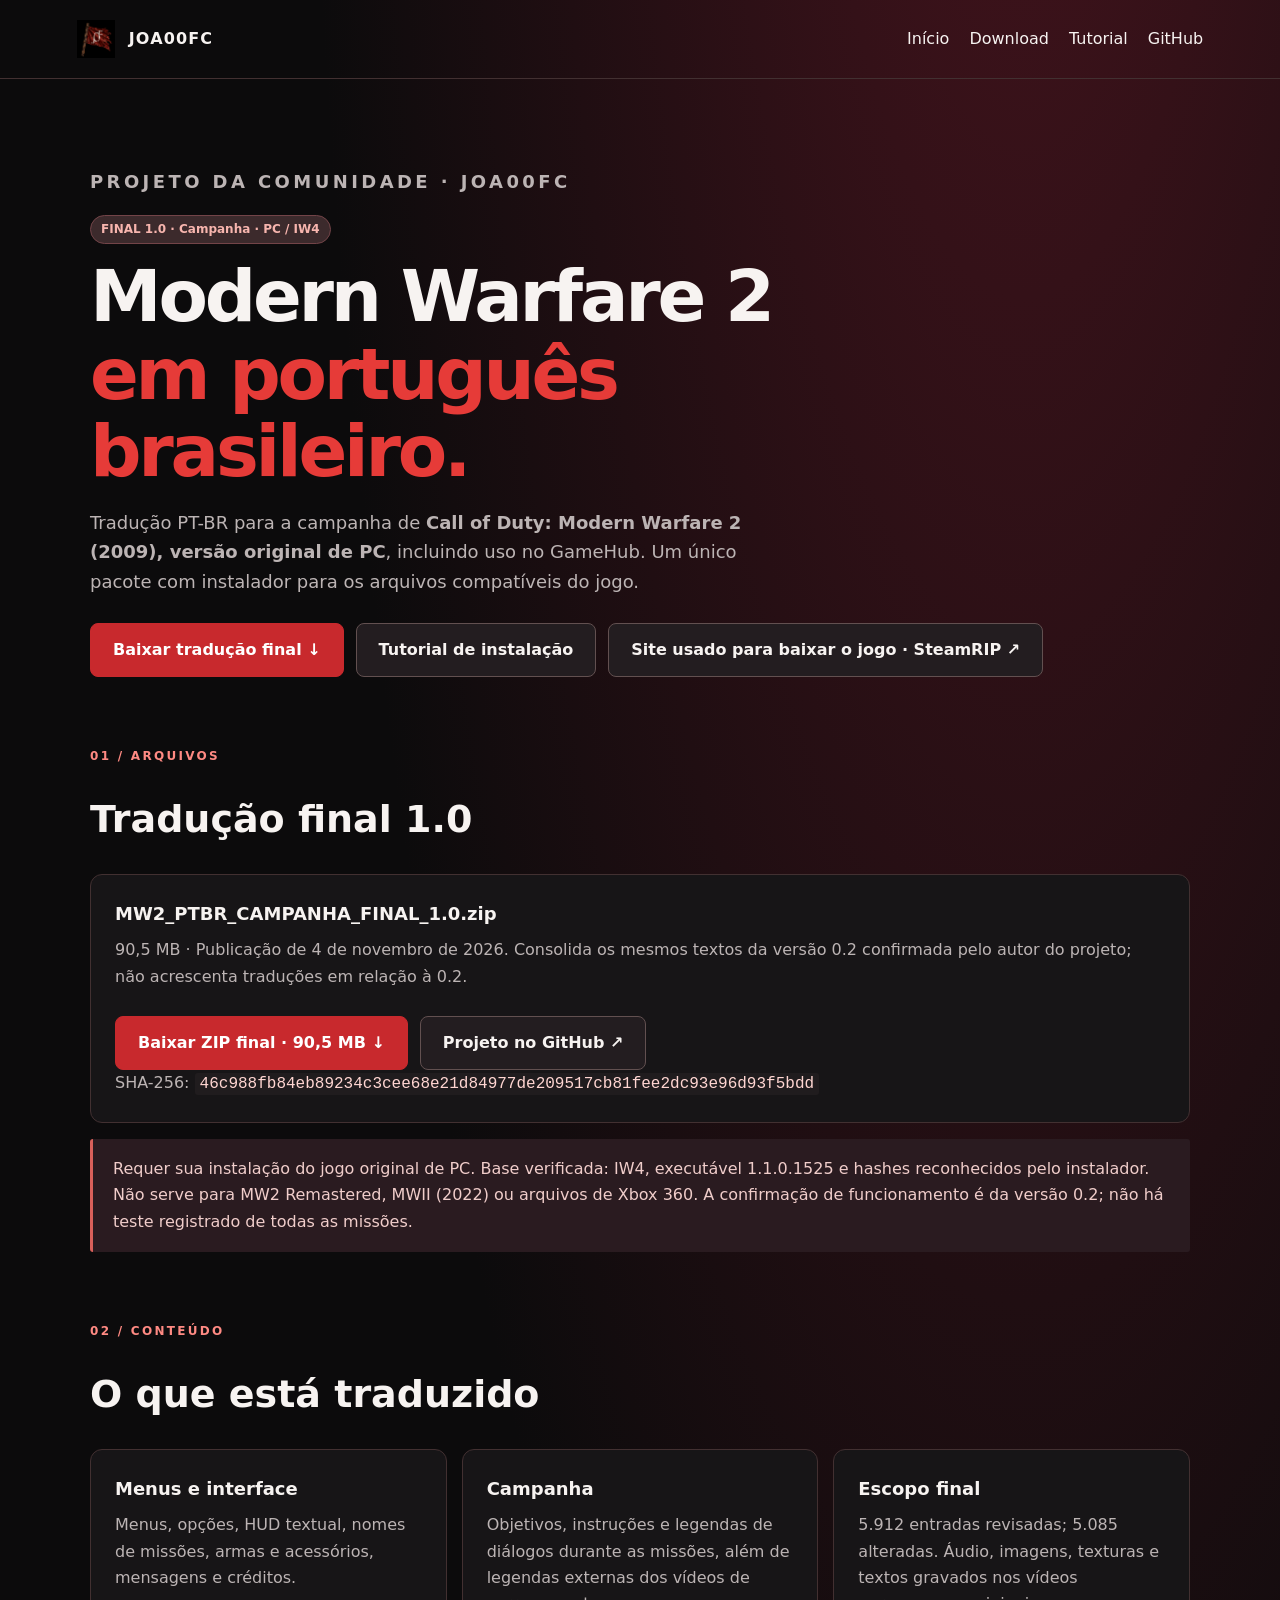
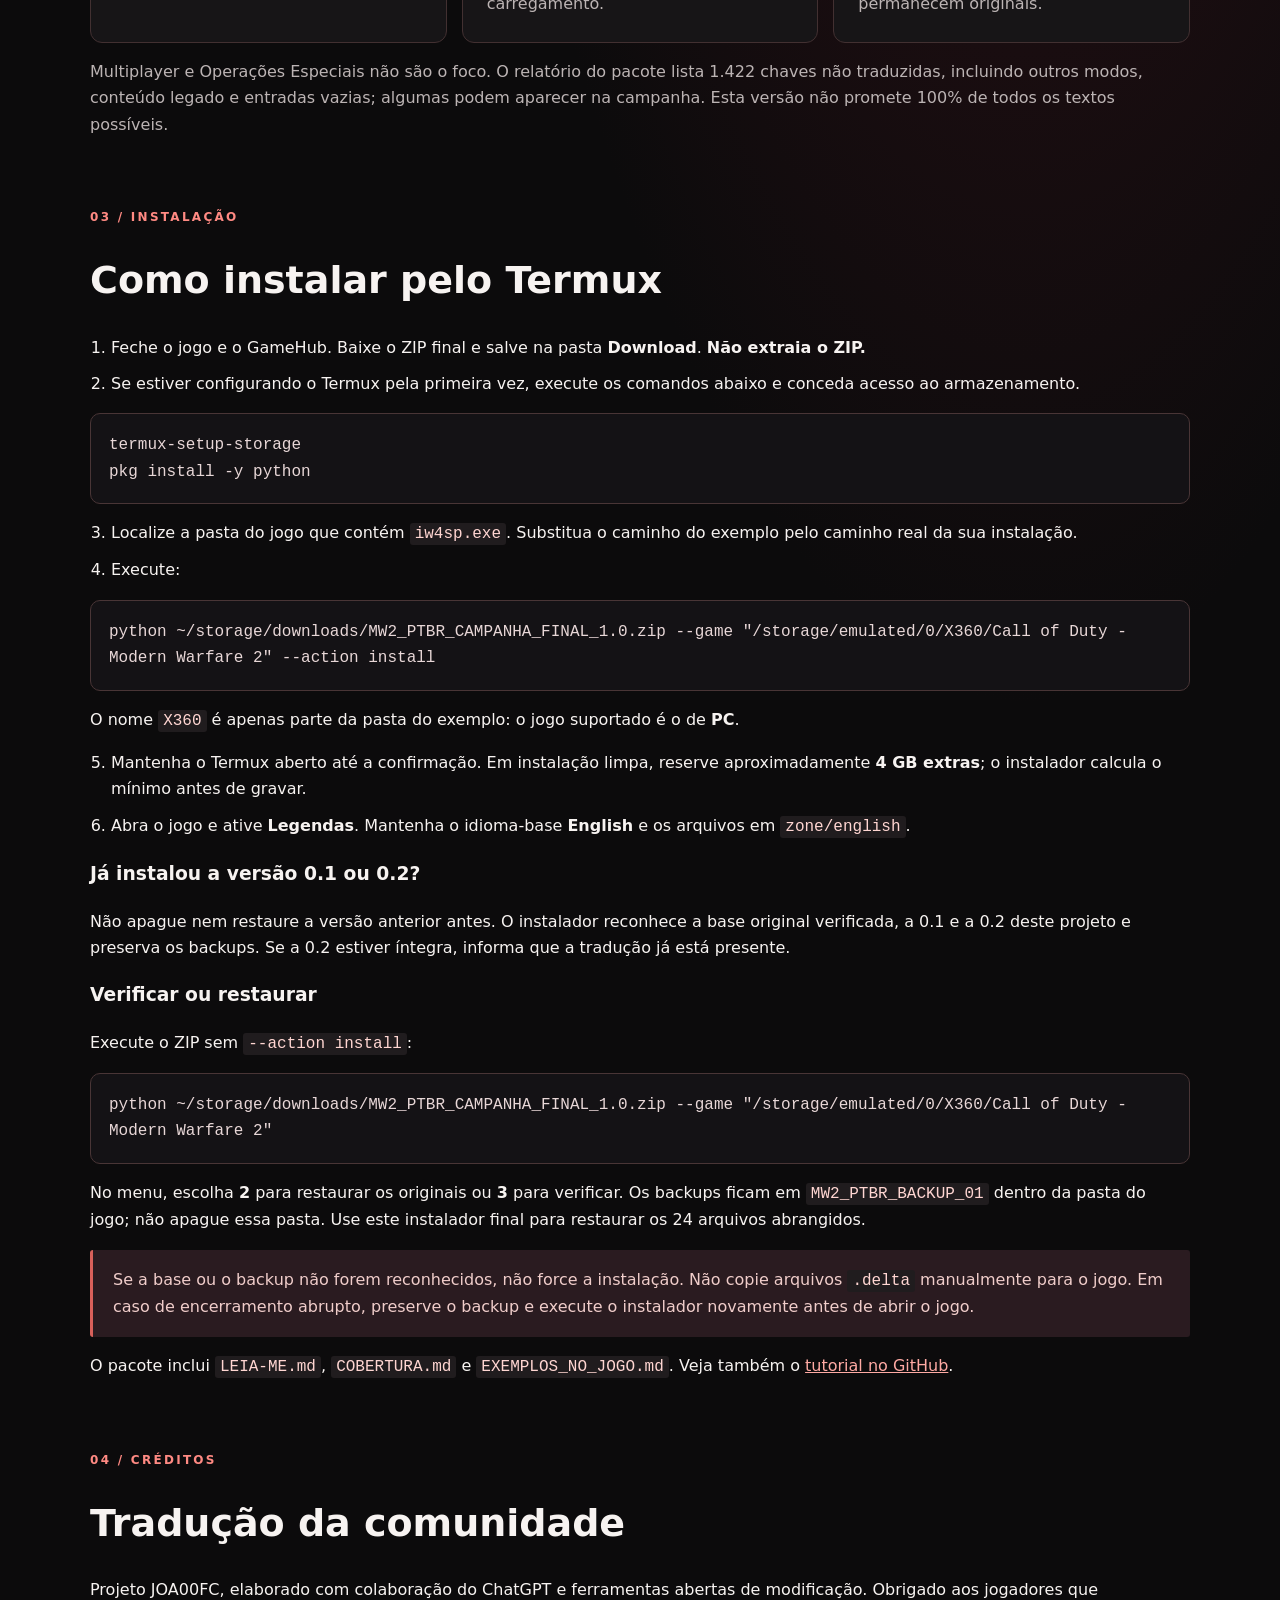
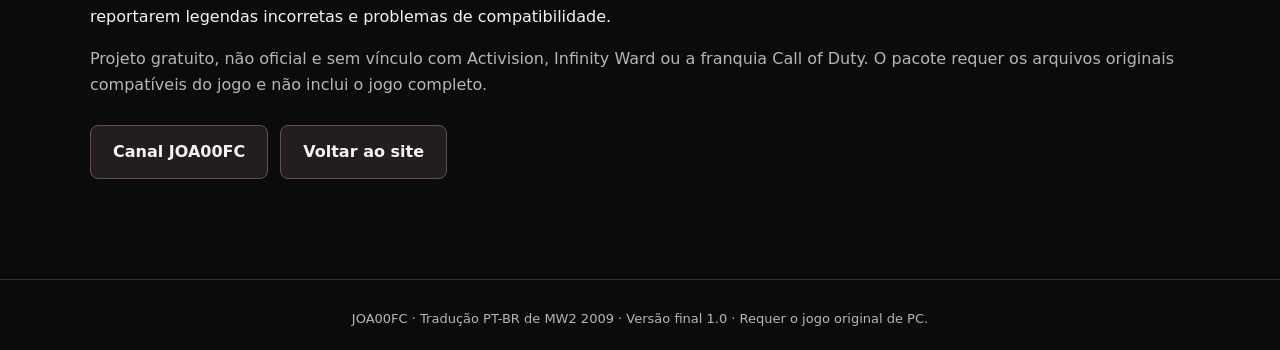
==== commit 008b660a: "Publicar tradução da campanha de MW3 e indicar a origem dos jogos" ====
--- a/mw2-ptbr/index.html
+++ b/mw2-ptbr/index.html
@@ -18,7 +18,7 @@
 <header><a class="brand" href="/"><img src="../assets/perfil.png" alt="Logo JOA00FC">JOA00FC</a><nav aria-label="Navegação"><a href="/">Início</a><a href="#download">Download</a><a href="#tutorial">Tutorial</a><a href="https://github.com/JOA00FC/JOA00FC.github.io/tree/main/mw2-ptbr">GitHub</a></nav></header>
 <main>
 <section class="hero"><p class="eyebrow">Projeto da comunidade · JOA00FC</p><span class="tag">FINAL 1.0 · Campanha · PC / IW4</span><h1>Modern Warfare 2<br><span>em português brasileiro.</span></h1>
-<p>Tradução PT-BR para a campanha de <strong>Call of Duty: Modern Warfare 2 (2009), versão original de PC</strong>, incluindo uso no GameHub. Um único pacote com instalador para os arquivos compatíveis do jogo.</p><div class="actions"><a class="button primary" href="#download">Baixar tradução final ↓</a><a class="button" href="#tutorial">Tutorial de instalação</a></div></section>
+<p>Tradução PT-BR para a campanha de <strong>Call of Duty: Modern Warfare 2 (2009), versão original de PC</strong>, incluindo uso no GameHub. Um único pacote com instalador para os arquivos compatíveis do jogo.</p><div class="actions"><a class="button primary" href="#download">Baixar tradução final ↓</a><a class="button" href="#tutorial">Tutorial de instalação</a><a class="button" href="https://steamrip.com/" target="_blank" rel="noopener noreferrer">Site usado para baixar o jogo · SteamRIP ↗</a></div></section>
 <section class="section" id="download"><p class="eyebrow">01 / Arquivos</p><h2>Tradução final 1.0</h2><div class="card"><h3>MW2_PTBR_CAMPANHA_FINAL_1.0.zip</h3><p>90,5 MB · Publicação de 4 de novembro de 2026. Consolida os mesmos textos da versão 0.2 confirmada pelo autor do projeto; não acrescenta traduções em relação à 0.2.</p><div class="actions"><a class="button primary" href="/mw2-ptbr/download/MW2_PTBR_CAMPANHA_FINAL_1.0.zip">Baixar ZIP final · 90,5 MB ↓</a><a class="button" href="https://github.com/JOA00FC/JOA00FC.github.io/tree/main/mw2-ptbr">Projeto no GitHub ↗</a></div><p class="muted meta">SHA-256: <code>46c988fb84eb89234c3cee68e21d84977de209517cb81fee2dc93e96d93f5bdd</code></p></div><p class="notice">Requer sua instalação do jogo original de PC. Base verificada: IW4, executável 1.1.0.1525 e hashes reconhecidos pelo instalador. Não serve para MW2 Remastered, MWII (2022) ou arquivos de Xbox 360. A confirmação de funcionamento é da versão 0.2; não há teste registrado de todas as missões.</p></section>
 <section class="section"><p class="eyebrow">02 / Conteúdo</p><h2>O que está traduzido</h2><div class="grid"><div class="card"><h3>Menus e interface</h3><p>Menus, opções, HUD textual, nomes de missões, armas e acessórios, mensagens e créditos.</p></div><div class="card"><h3>Campanha</h3><p>Objetivos, instruções e legendas de diálogos durante as missões, além de legendas externas dos vídeos de carregamento.</p></div><div class="card"><h3>Escopo final</h3><p>5.912 entradas revisadas; 5.085 alteradas. Áudio, imagens, texturas e textos gravados nos vídeos permanecem originais.</p></div></div><p class="muted">Multiplayer e Operações Especiais não são o foco. O relatório do pacote lista 1.422 chaves não traduzidas, incluindo outros modos, conteúdo legado e entradas vazias; algumas podem aparecer na campanha. Esta versão não promete 100% de todos os textos possíveis.</p></section>
 <section class="section" id="tutorial"><p class="eyebrow">03 / Instalação</p><h2>Como instalar pelo Termux</h2><ol><li>Feche o jogo e o GameHub. Baixe o ZIP final e salve na pasta <strong>Download</strong>. <strong>Não extraia o ZIP.</strong></li><li>Se estiver configurando o Termux pela primeira vez, execute os comandos abaixo e conceda acesso ao armazenamento.</li></ol><pre><code>termux-setup-storage
